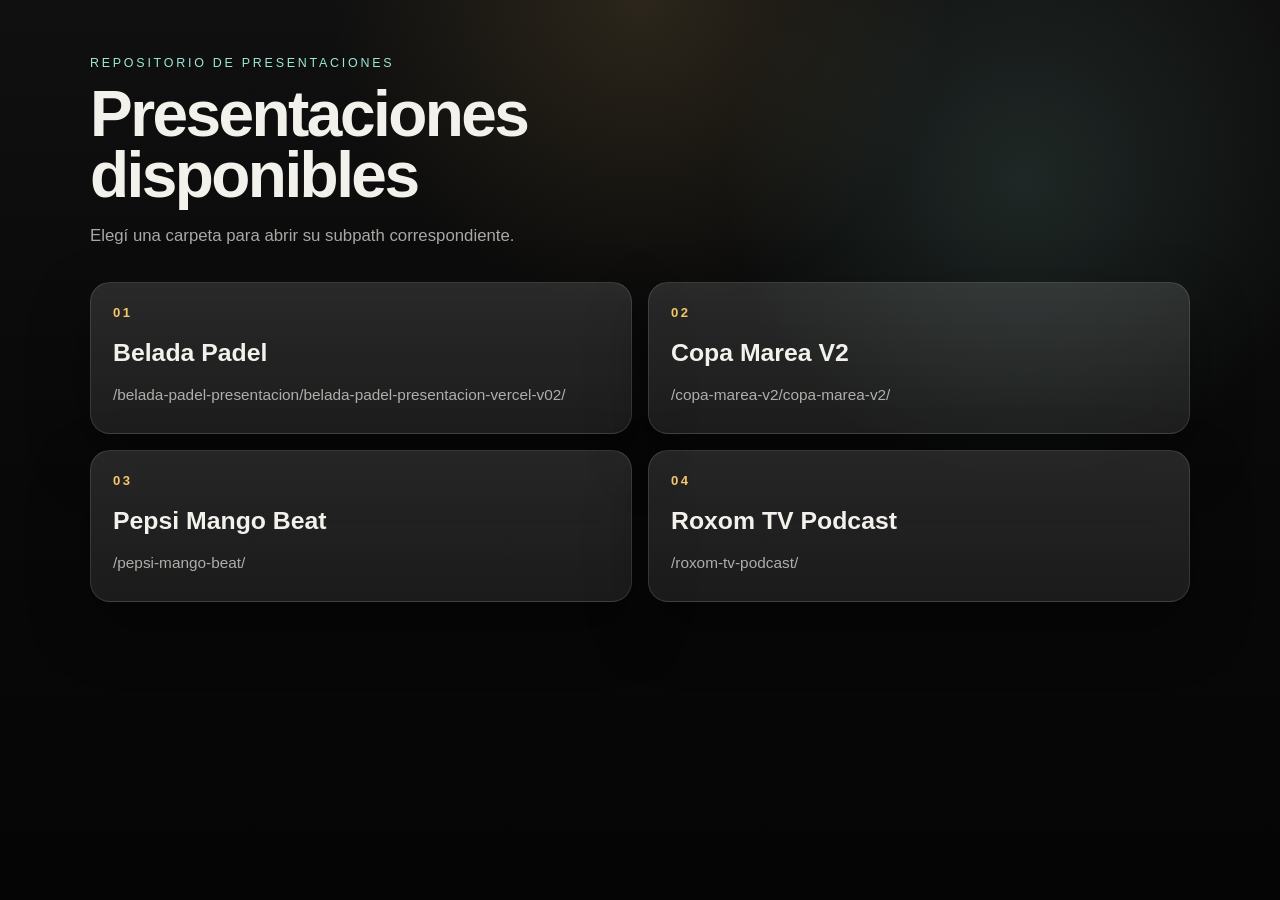
==== index.html @ a8c43325 "Add presentations index home" ====
<!doctype html>
<html lang="es">
  <head>
    <meta charset="utf-8" />
    <meta name="viewport" content="width=device-width, initial-scale=1" />
    <meta name="description" content="Índice de presentaciones disponibles en este repositorio." />
    <title>Presentaciones</title>
    <link rel="stylesheet" href="/styles.css" />
  </head>
  <body>
    <main class="shell">
      <section class="hero">
        <p class="eyebrow">Repositorio de presentaciones</p>
        <h1>Presentaciones disponibles</h1>
        <p class="lead">
          Elegí una carpeta para abrir su subpath correspondiente.
        </p>
      </section>

      <section class="grid" aria-label="Lista de presentaciones">
        <a class="card" href="/belada-padel-presentacion/belada-padel-presentacion-vercel-v02/">
          <span class="card-kicker">01</span>
          <span class="card-title">Belada Padel</span>
          <span class="card-path">/belada-padel-presentacion/belada-padel-presentacion-vercel-v02/</span>
        </a>

        <a class="card" href="/copa-marea-v2/copa-marea-v2/">
          <span class="card-kicker">02</span>
          <span class="card-title">Copa Marea V2</span>
          <span class="card-path">/copa-marea-v2/copa-marea-v2/</span>
        </a>

        <a class="card" href="/pepsi-mango-beat/">
          <span class="card-kicker">03</span>
          <span class="card-title">Pepsi Mango Beat</span>
          <span class="card-path">/pepsi-mango-beat/</span>
        </a>

        <a class="card" href="/roxom-tv-podcast/">
          <span class="card-kicker">04</span>
          <span class="card-title">Roxom TV Podcast</span>
          <span class="card-path">/roxom-tv-podcast/</span>
        </a>
      </section>
    </main>
  </body>
</html>
---- styles.css ----
:root {
  color-scheme: dark;
  --bg: #080808;
  --panel: rgba(255, 255, 255, 0.05);
  --panel-strong: rgba(255, 255, 255, 0.08);
  --border: rgba(255, 255, 255, 0.12);
  --text: #f3f1ec;
  --muted: rgba(243, 241, 236, 0.68);
  --accent: #f5c66a;
  --accent-2: #9be7d6;
  --shadow: 0 24px 60px rgba(0, 0, 0, 0.35);
}

* {
  box-sizing: border-box;
}

html,
body {
  min-height: 100%;
}

body {
  margin: 0;
  font-family: "Space Grotesk", "Segoe UI", sans-serif;
  color: var(--text);
  background:
    radial-gradient(circle at top, rgba(245, 198, 106, 0.12), transparent 28%),
    radial-gradient(circle at 80% 20%, rgba(155, 231, 214, 0.12), transparent 24%),
    linear-gradient(180deg, #101010 0%, #080808 55%, #050505 100%);
}

.shell {
  width: min(1100px, calc(100% - 32px));
  margin: 0 auto;
  padding: 56px 0 64px;
}

.hero {
  max-width: 680px;
  margin-bottom: 32px;
}

.eyebrow {
  margin: 0 0 14px;
  font-size: 0.78rem;
  letter-spacing: 0.22em;
  text-transform: uppercase;
  color: var(--accent-2);
}

h1 {
  margin: 0;
  font-size: clamp(2.2rem, 5vw, 4.4rem);
  line-height: 0.96;
  letter-spacing: -0.04em;
}

.lead {
  margin: 16px 0 0;
  max-width: 56ch;
  color: var(--muted);
  font-size: 1.05rem;
  line-height: 1.6;
}

.grid {
  display: grid;
  grid-template-columns: repeat(2, minmax(0, 1fr));
  gap: 16px;
}

.card {
  position: relative;
  display: grid;
  gap: 10px;
  padding: 22px 22px 20px;
  border: 1px solid var(--border);
  border-radius: 20px;
  background:
    linear-gradient(180deg, rgba(255, 255, 255, 0.08), rgba(255, 255, 255, 0.03)),
    var(--panel);
  color: inherit;
  text-decoration: none;
  box-shadow: var(--shadow);
  transition:
    transform 180ms ease,
    border-color 180ms ease,
    background 180ms ease;
  min-height: 152px;
}

.card:hover {
  transform: translateY(-3px);
  border-color: rgba(245, 198, 106, 0.45);
  background:
    linear-gradient(180deg, rgba(255, 255, 255, 0.1), rgba(255, 255, 255, 0.05)),
    var(--panel-strong);
}

.card-kicker {
  color: var(--accent);
  font-size: 0.82rem;
  font-weight: 600;
  letter-spacing: 0.18em;
  text-transform: uppercase;
}

.card-title {
  font-size: 1.55rem;
  line-height: 1.1;
  font-weight: 600;
}

.card-path {
  color: var(--muted);
  font-size: 0.96rem;
  word-break: break-word;
}

@media (max-width: 760px) {
  .shell {
    width: min(100% - 20px, 1100px);
    padding: 28px 0 40px;
  }

  .grid {
    grid-template-columns: 1fr;
  }

  .card {
    min-height: 132px;
    padding: 20px;
  }
}
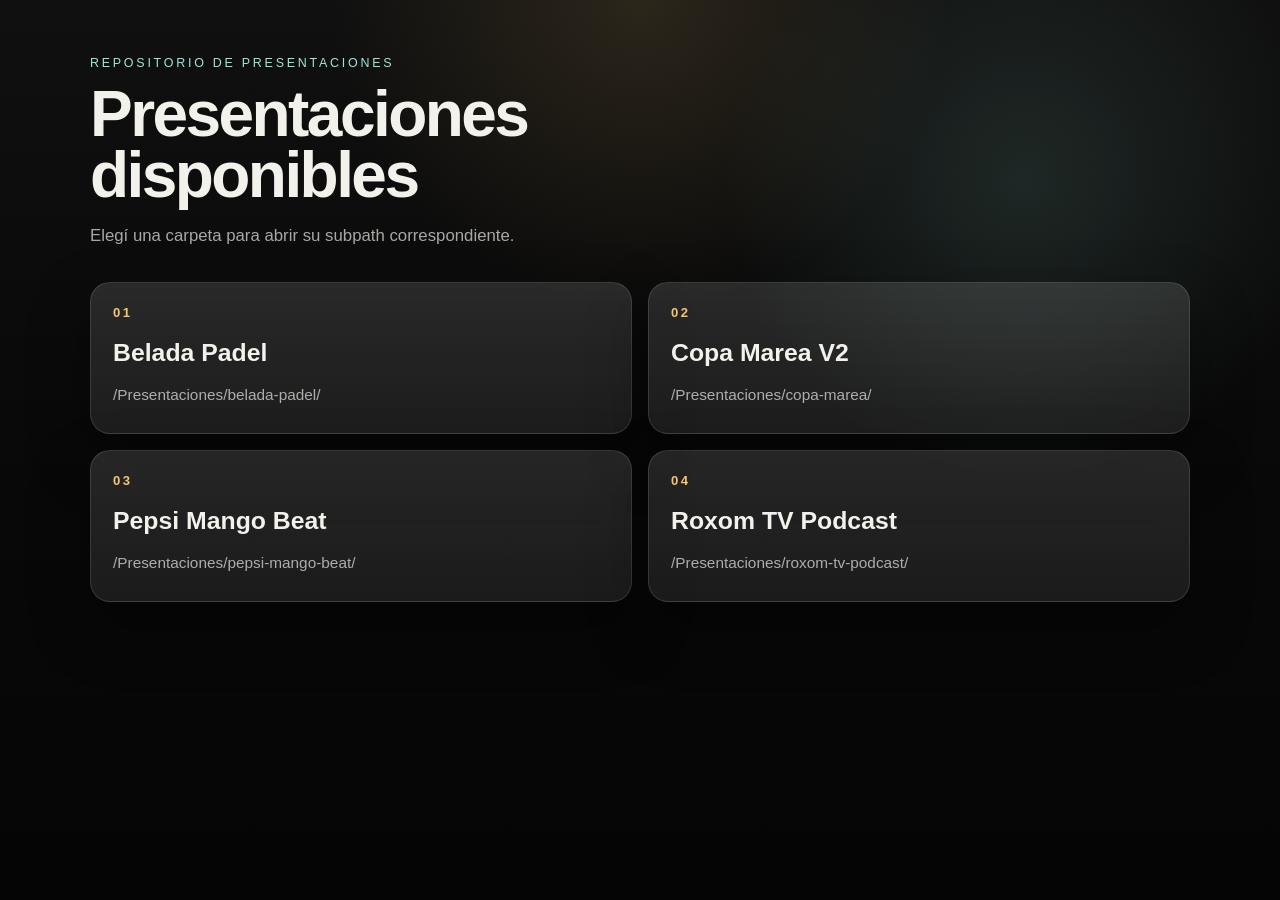
==== commit 65b65f8a: "Update presentation home paths" ====
--- a/index.html
+++ b/index.html
@@ -18,28 +18,28 @@
       </section>
 
       <section class="grid" aria-label="Lista de presentaciones">
-        <a class="card" href="/belada-padel-presentacion/belada-padel-presentacion-vercel-v02/">
+        <a class="card" href="/Presentaciones/belada-padel/">
           <span class="card-kicker">01</span>
           <span class="card-title">Belada Padel</span>
-          <span class="card-path">/belada-padel-presentacion/belada-padel-presentacion-vercel-v02/</span>
+          <span class="card-path">/Presentaciones/belada-padel/</span>
         </a>
 
-        <a class="card" href="/copa-marea-v2/copa-marea-v2/">
+        <a class="card" href="/Presentaciones/copa-marea/">
           <span class="card-kicker">02</span>
           <span class="card-title">Copa Marea V2</span>
-          <span class="card-path">/copa-marea-v2/copa-marea-v2/</span>
+          <span class="card-path">/Presentaciones/copa-marea/</span>
         </a>
 
-        <a class="card" href="/pepsi-mango-beat/">
+        <a class="card" href="/Presentaciones/pepsi-mango-beat/">
           <span class="card-kicker">03</span>
           <span class="card-title">Pepsi Mango Beat</span>
-          <span class="card-path">/pepsi-mango-beat/</span>
+          <span class="card-path">/Presentaciones/pepsi-mango-beat/</span>
         </a>
 
-        <a class="card" href="/roxom-tv-podcast/">
+        <a class="card" href="/Presentaciones/roxom-tv-podcast/">
           <span class="card-kicker">04</span>
           <span class="card-title">Roxom TV Podcast</span>
-          <span class="card-path">/roxom-tv-podcast/</span>
+          <span class="card-path">/Presentaciones/roxom-tv-podcast/</span>
         </a>
       </section>
     </main>
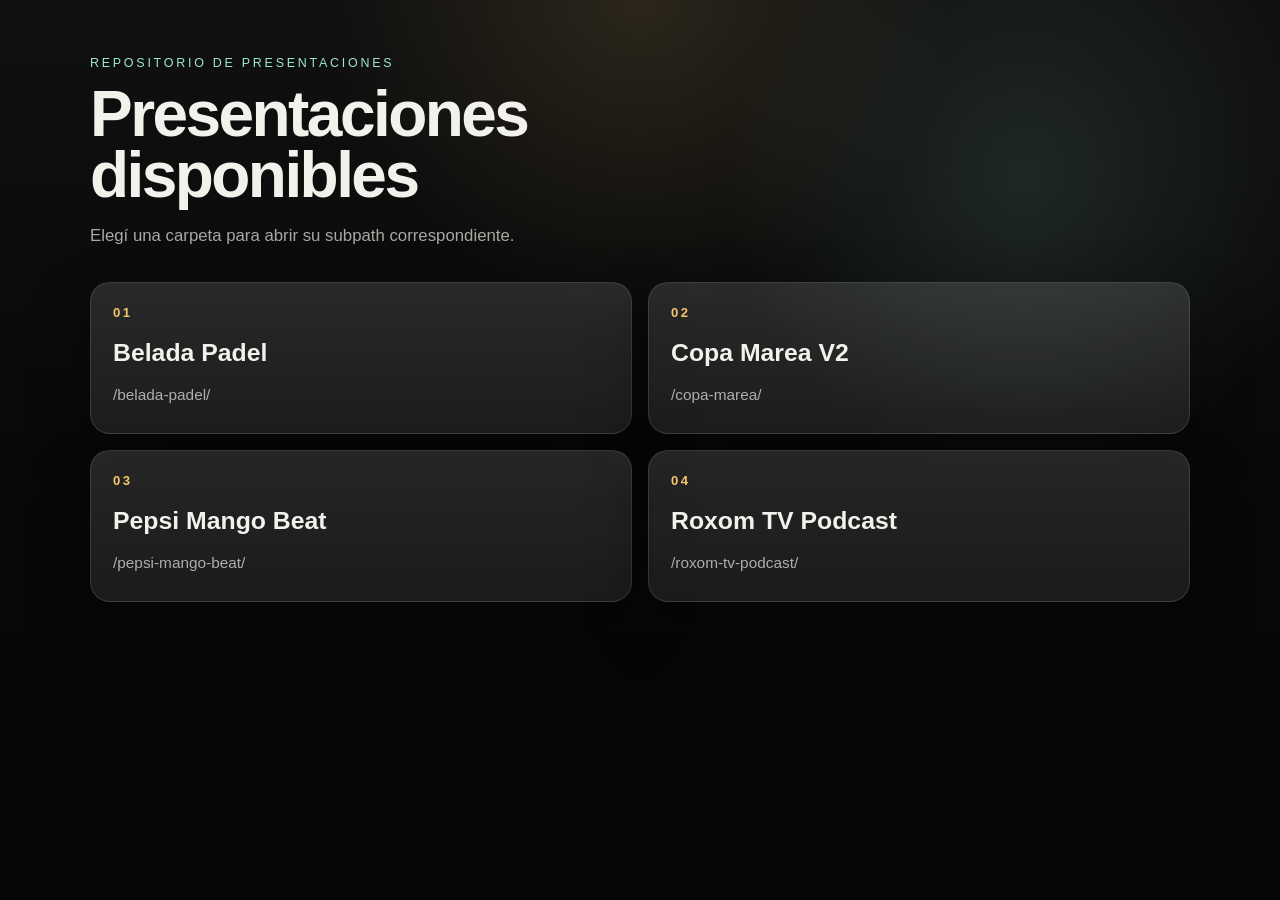
==== commit ed7d356c: "Map short presentation paths" ====
--- a/index.html
+++ b/index.html
@@ -18,28 +18,28 @@
       </section>
 
       <section class="grid" aria-label="Lista de presentaciones">
-        <a class="card" href="/Presentaciones/belada-padel/">
+        <a class="card" href="/belada-padel/">
           <span class="card-kicker">01</span>
           <span class="card-title">Belada Padel</span>
-          <span class="card-path">/Presentaciones/belada-padel/</span>
+          <span class="card-path">/belada-padel/</span>
         </a>
 
-        <a class="card" href="/Presentaciones/copa-marea/">
+        <a class="card" href="/copa-marea/">
           <span class="card-kicker">02</span>
           <span class="card-title">Copa Marea V2</span>
-          <span class="card-path">/Presentaciones/copa-marea/</span>
+          <span class="card-path">/copa-marea/</span>
         </a>
 
-        <a class="card" href="/Presentaciones/pepsi-mango-beat/">
+        <a class="card" href="/pepsi-mango-beat/">
           <span class="card-kicker">03</span>
           <span class="card-title">Pepsi Mango Beat</span>
-          <span class="card-path">/Presentaciones/pepsi-mango-beat/</span>
+          <span class="card-path">/pepsi-mango-beat/</span>
         </a>
 
-        <a class="card" href="/Presentaciones/roxom-tv-podcast/">
+        <a class="card" href="/roxom-tv-podcast/">
           <span class="card-kicker">04</span>
           <span class="card-title">Roxom TV Podcast</span>
-          <span class="card-path">/Presentaciones/roxom-tv-podcast/</span>
+          <span class="card-path">/roxom-tv-podcast/</span>
         </a>
       </section>
     </main>
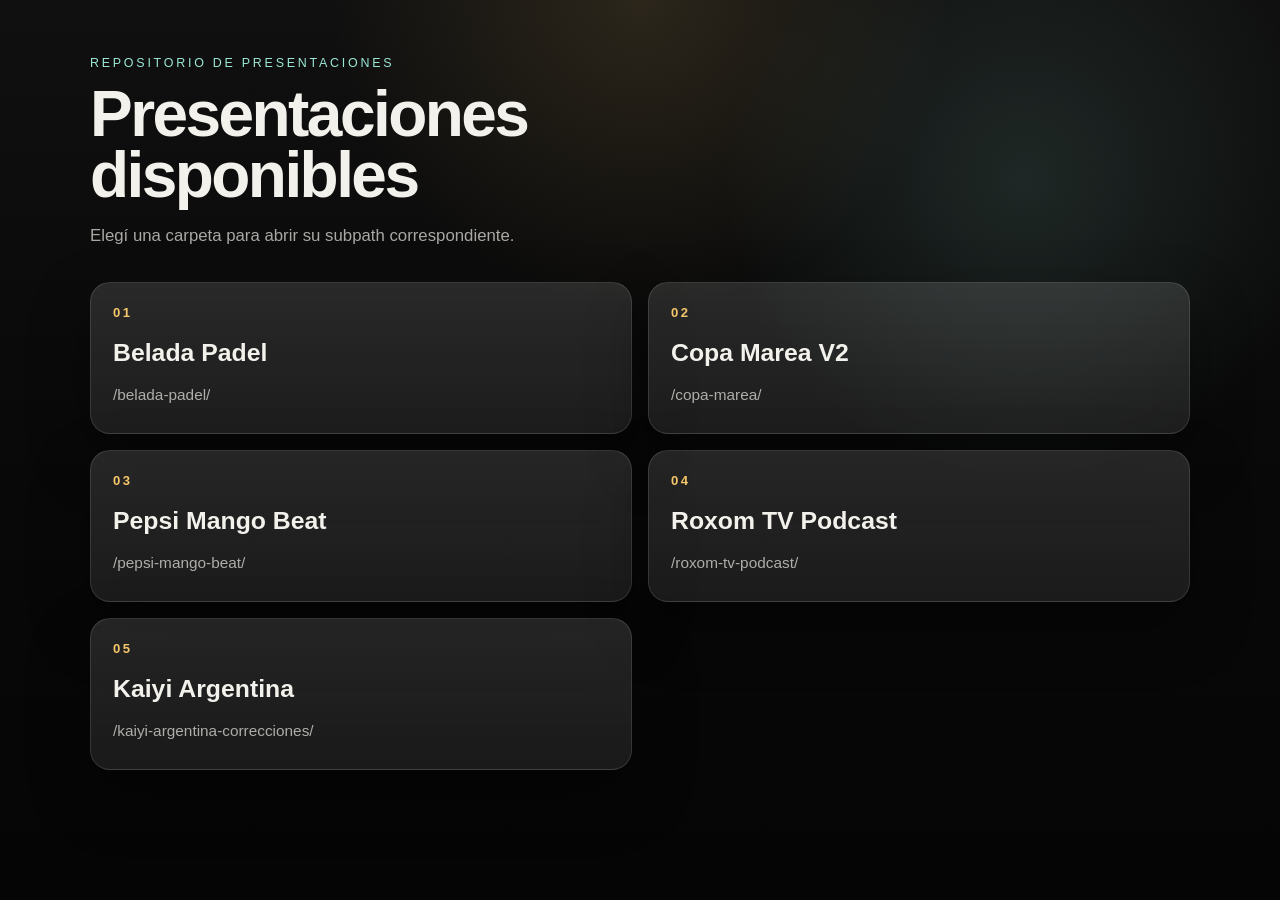
==== commit 8778ee7f: "Add Kaiyi Argentina presentation" ====
--- a/index.html
+++ b/index.html
@@ -41,6 +41,12 @@
           <span class="card-title">Roxom TV Podcast</span>
           <span class="card-path">/roxom-tv-podcast/</span>
         </a>
+
+        <a class="card" href="/kaiyi-argentina-correcciones/">
+          <span class="card-kicker">05</span>
+          <span class="card-title">Kaiyi Argentina</span>
+          <span class="card-path">/kaiyi-argentina-correcciones/</span>
+        </a>
       </section>
     </main>
   </body>
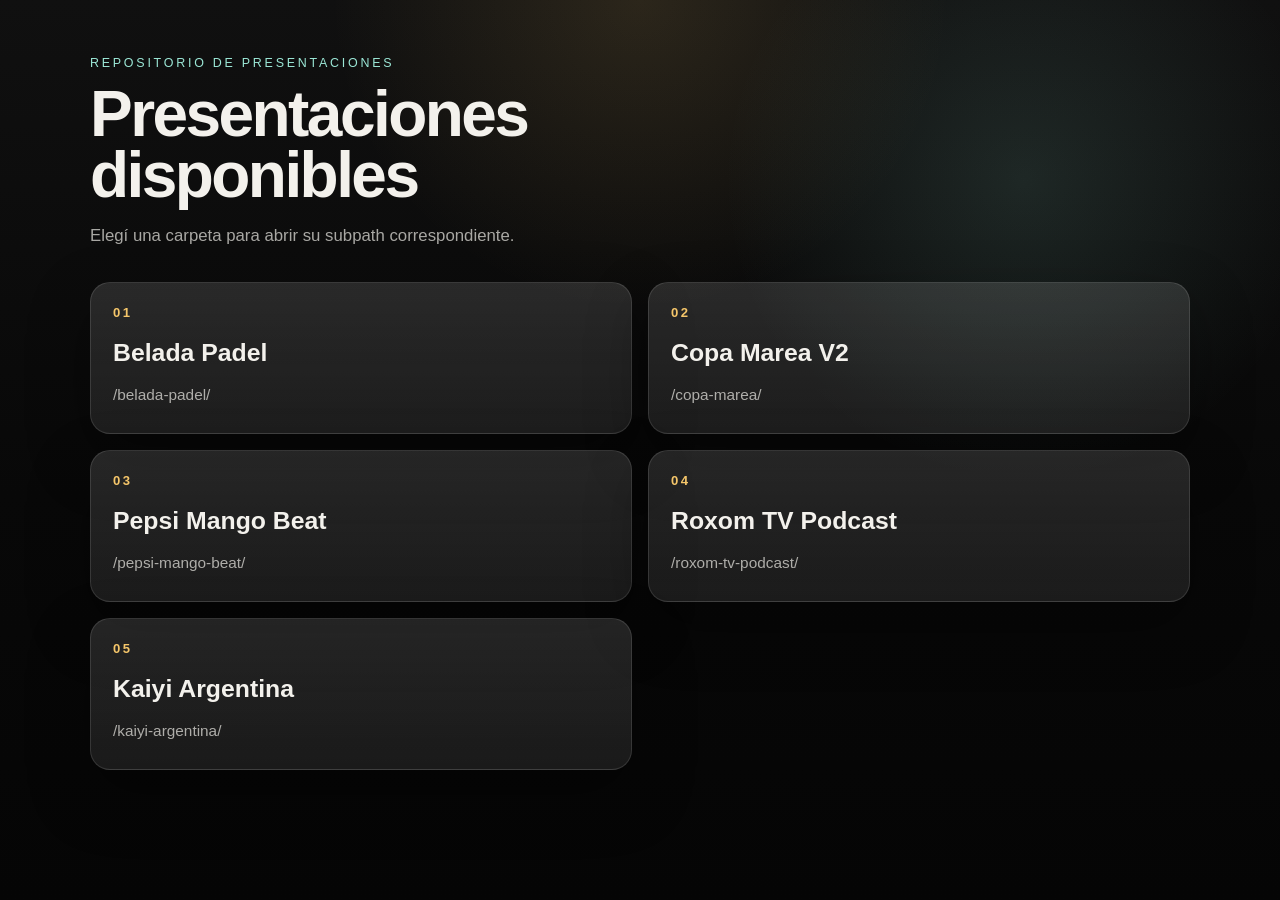
==== commit 0c89ff3a: "Rename Kaiyi public route" ====
--- a/index.html
+++ b/index.html
@@ -42,10 +42,10 @@
           <span class="card-path">/roxom-tv-podcast/</span>
         </a>
 
-        <a class="card" href="/kaiyi-argentina-correcciones/">
+        <a class="card" href="/kaiyi-argentina/">
           <span class="card-kicker">05</span>
           <span class="card-title">Kaiyi Argentina</span>
-          <span class="card-path">/kaiyi-argentina-correcciones/</span>
+          <span class="card-path">/kaiyi-argentina/</span>
         </a>
       </section>
     </main>
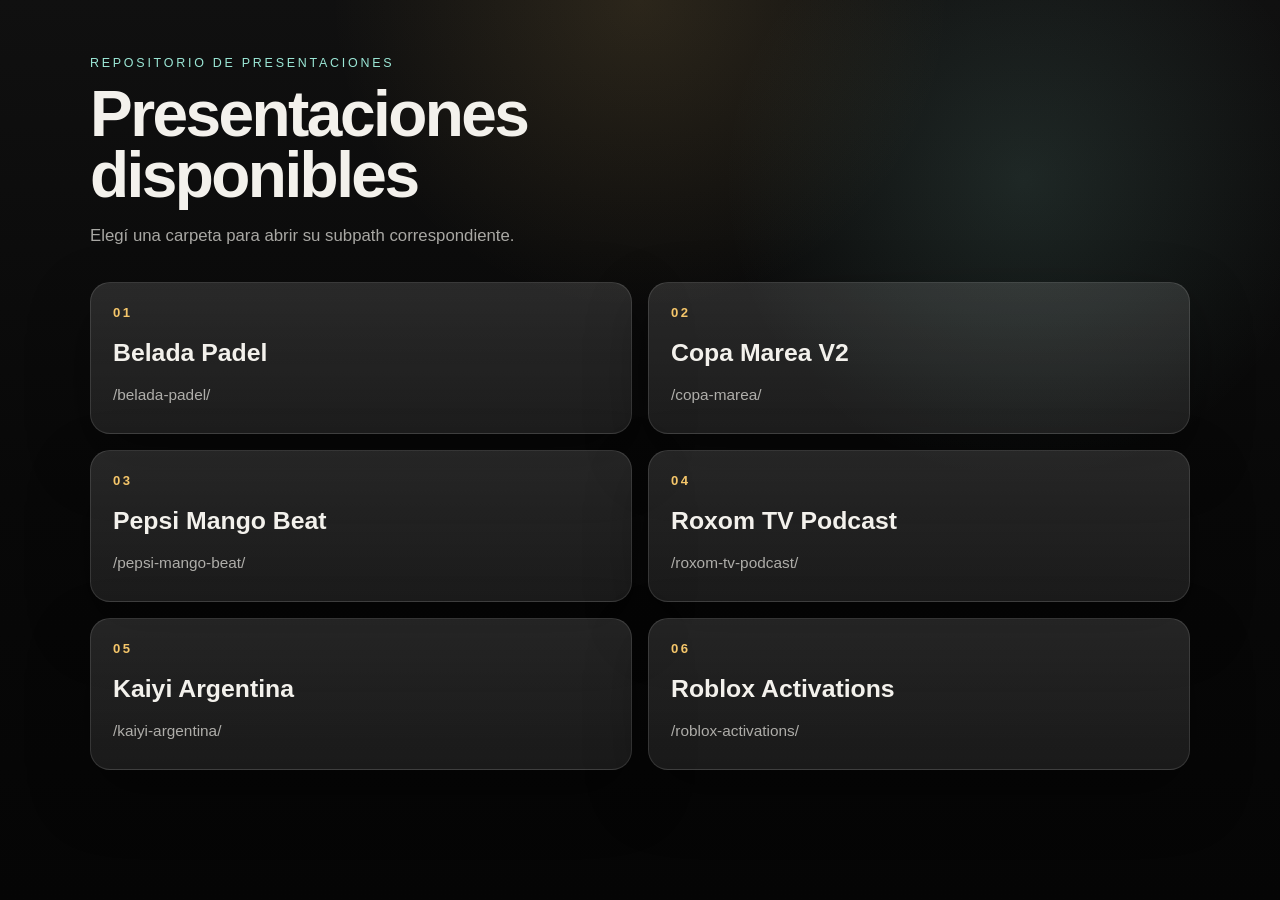
==== commit c7b6f8f1: "Publish Roblox activations deck on Vercel" ====
--- a/index.html
+++ b/index.html
@@ -47,6 +47,12 @@
           <span class="card-title">Kaiyi Argentina</span>
           <span class="card-path">/kaiyi-argentina/</span>
         </a>
+
+        <a class="card" href="/roblox-activations/">
+          <span class="card-kicker">06</span>
+          <span class="card-title">Roblox Activations</span>
+          <span class="card-path">/roblox-activations/</span>
+        </a>
       </section>
     </main>
   </body>
